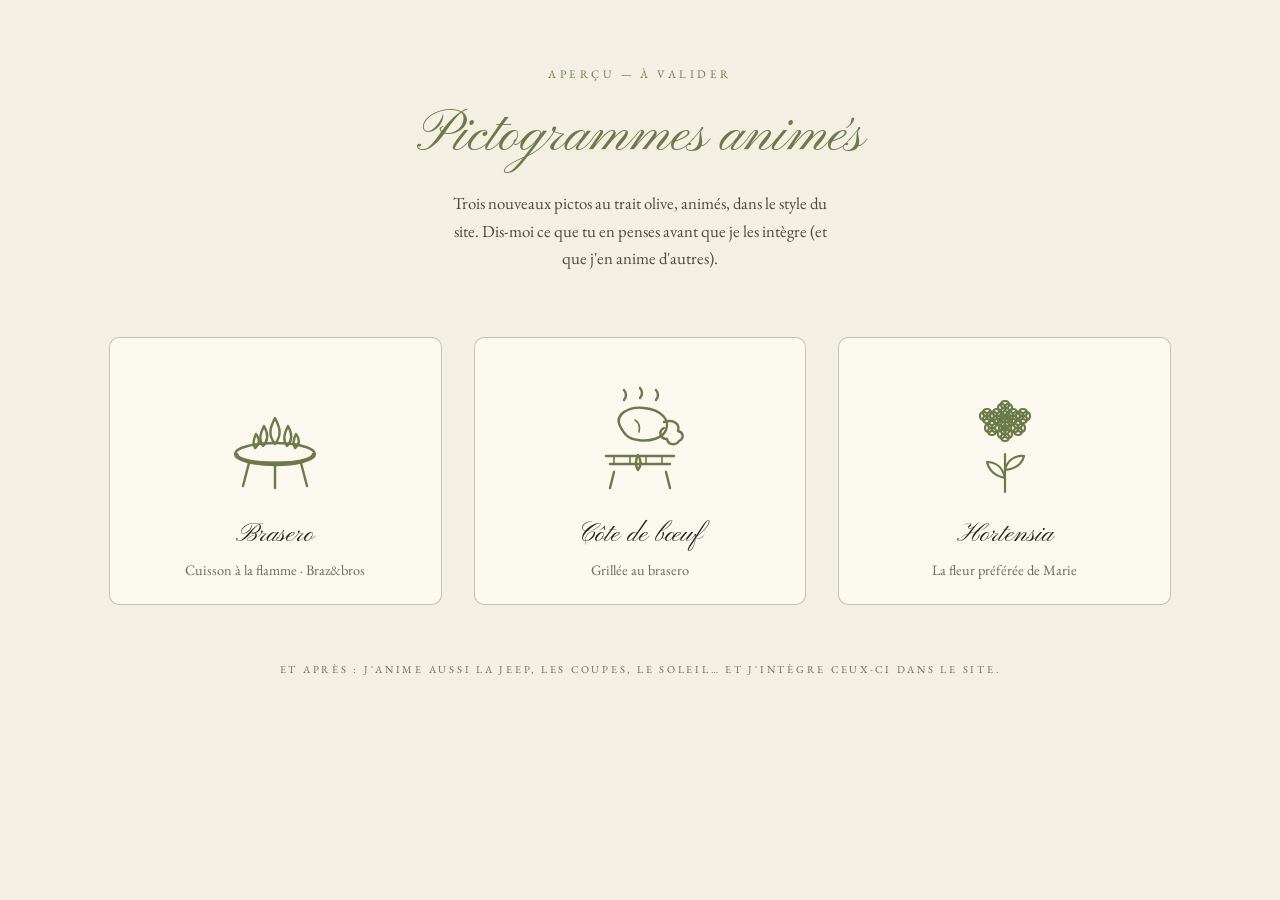
==== apercu.html @ 67cbfd60 "Aperçu pictogrammes animés (brasero, côte de boeuf, hortensia)" ====
<!DOCTYPE html>
<html lang="fr">
<head>
<meta charset="utf-8">
<meta name="viewport" content="width=device-width, initial-scale=1">
<title>Aperçu animations — Marie & Antony</title>
<link rel="stylesheet" href="ds/styles.css">
<style>
  body{ background:var(--ma-ivory); color:var(--ma-ink); margin:0; }
  .wrap{ max-width:1100px; margin:0 auto; padding:clamp(2rem,5vw,4rem) 1.2rem 5rem; text-align:center; }
  h1{ font-family:var(--font-script); color:var(--ma-olive); font-size:clamp(2.4rem,6vw,3.6rem); margin:.2em 0 0; font-weight:400; }
  .sub{ font-family:var(--font-caps); text-transform:uppercase; letter-spacing:.3em; font-size:.72rem; color:var(--ma-olive); }
  .lead{ font-family:var(--font-body); color:var(--ma-ink-soft); font-size:1.05rem; max-width:48ch; margin:1rem auto 0; }
  .grid{ display:grid; grid-template-columns:1fr; gap:2rem; margin-top:clamp(2.5rem,6vw,4rem); }
  @media(min-width:720px){ .grid{ grid-template-columns:repeat(3,1fr); } }
  .card{ background:var(--ma-cream); border:1px solid var(--ma-line); border-radius:var(--radius-lg); padding:2rem 1rem 1.4rem; }
  .card svg{ width:clamp(120px,40%,150px); height:auto; color:var(--ma-olive); display:block; margin:0 auto; }
  .card .nm{ font-family:var(--font-script); color:var(--ma-ink); font-size:1.7rem; margin-top:.8rem; }
  .card .ds{ font-family:var(--font-body); color:var(--ma-ink-faint); font-size:.9rem; }
  .seg{ font-family:var(--font-caps); text-transform:uppercase; letter-spacing:.26em; font-size:.66rem; color:var(--ma-ink-faint); margin-top:3.5rem; }
  svg [fill]{ }
  /* ---- animations ---- */
  .sway{ transform-box:fill-box; transform-origin:50% 100%; animation:sway 5s ease-in-out infinite; }
  @keyframes sway{ 0%,100%{ transform:rotate(-2.5deg) } 50%{ transform:rotate(2.5deg) } }
  .flame{ transform-box:fill-box; transform-origin:50% 100%; animation:flick 1s ease-in-out infinite alternate; }
  .flame.f2{ animation-duration:.8s; animation-delay:.15s } .flame.f3{ animation-duration:1.15s; animation-delay:.3s }
  .flame.f4{ animation-duration:.7s; animation-delay:.05s } .flame.f5{ animation-duration:.95s; animation-delay:.22s }
  @keyframes flick{ from{ transform:scaleY(.8) translateY(2px); opacity:.55 } to{ transform:scaleY(1.12) translateY(-2px); opacity:1 } }
  .ember{ transform-box:fill-box; animation:rise 2.4s ease-in infinite; opacity:0 }
  .ember.e2{ animation-delay:.8s } .ember.e3{ animation-delay:1.6s }
  @keyframes rise{ 0%{ transform:translateY(0) scale(1); opacity:0 } 15%{ opacity:.9 } 100%{ transform:translateY(-34px) scale(.5); opacity:0 } }
  .heat{ animation:heat 2s ease-in-out infinite; transform-box:fill-box; transform-origin:center }
  .heat.h2{ animation-delay:.5s } @keyframes heat{ 0%,100%{ transform:translateX(-1.5px); opacity:.4 } 50%{ transform:translateX(1.5px); opacity:.9 } }
  .floret{ transform-box:fill-box; transform-origin:center; animation:bloom .9s var(--ease,ease) both }
  @keyframes bloom{ from{ transform:scale(.2); opacity:0 } to{ transform:scale(1); opacity:1 } }
  @media (prefers-reduced-motion: reduce){ *{ animation:none !important } }
</style>
</head>
<body>
<div class="wrap">
  <p class="sub">Aperçu — à valider</p>
  <h1>Pictogrammes animés</h1>
  <p class="lead">Trois nouveaux pictos au trait olive, animés, dans le style du site. Dis-moi ce que tu en penses avant que je les intègre (et que j'en anime d'autres).</p>

  <div class="grid">

    <!-- ===== BRASERO ===== -->
    <div class="card">
      <svg viewBox="0 0 120 130" fill="none" stroke="currentColor" stroke-width="2.4" stroke-linecap="round" stroke-linejoin="round" aria-label="Brasero">
        <!-- embers -->
        <circle class="ember"  cx="54" cy="58" r="1.6" fill="currentColor" stroke="none"/>
        <circle class="ember e2" cx="66" cy="56" r="1.3" fill="currentColor" stroke="none"/>
        <circle class="ember e3" cx="60" cy="54" r="1.5" fill="currentColor" stroke="none"/>
        <!-- flames -->
        <g>
          <path class="flame f3" d="M60 74 C52 64 56 56 60 48 C64 56 68 64 60 74Z"/>
          <path class="flame f2" d="M48 76 C43 69 46 62 49 56 C53 63 54 70 48 76Z"/>
          <path class="flame f4" d="M72 76 C67 69 70 62 73 56 C77 63 78 70 72 76Z"/>
          <path class="flame"    d="M40 78 C37 73 39 68 41 64 C45 69 45 74 40 78Z"/>
          <path class="flame f5" d="M80 78 C77 73 79 68 81 64 C85 69 85 74 80 78Z"/>
        </g>
        <!-- OFYR bowl -->
        <ellipse cx="60" cy="84" rx="40" ry="11"/>
        <path d="M22 84 C24 96 96 96 98 84"/>
        <path d="M20 84 h80" opacity="0"/>
        <!-- rim band -->
        <path d="M27 89 C36 94 84 94 93 89"/>
        <!-- legs -->
        <path d="M34 93 L28 116"/>
        <path d="M86 93 L92 116"/>
        <path d="M60 95 L60 118"/>
      </svg>
      <div class="nm">Brasero</div>
      <div class="ds">Cuisson à la flamme · Braz&bros</div>
    </div>

    <!-- ===== CÔTE DE BŒUF ===== -->
    <div class="card">
      <svg viewBox="0 0 120 130" fill="none" stroke="currentColor" stroke-width="2.4" stroke-linecap="round" stroke-linejoin="round" aria-label="Côte de bœuf">
        <!-- heat lines -->
        <path class="heat"    d="M44 30 q4 -5 0 -10"/>
        <path class="heat h2" d="M60 28 q4 -5 0 -10"/>
        <path class="heat"    d="M76 30 q4 -5 0 -10"/>
        <!-- piece of meat + bone -->
        <path d="M40 56 C34 44 50 36 64 38 C82 40 90 50 86 60 C83 68 70 72 58 70 C48 69 44 64 40 56Z"/>
        <!-- bone -->
        <path d="M84 52 c10 -3 16 2 14 9 c5 1 7 7 1 10 c-3 5 -11 4 -12 -2 c-7 0 -9 -8 -3 -11"/>
        <!-- marbling -->
        <path d="M55 50 q6 4 4 12" stroke-width="1.6"/>
        <!-- grill grate -->
        <path d="M26 86 h68"/>
        <path d="M30 94 h60"/>
        <path d="M34 86 v8 M50 86 v8 M66 86 v8 M82 86 v8" stroke-width="1.6"/>
        <path d="M34 102 L30 118 M86 102 L90 118"/>
        <!-- little flame under grill -->
        <path class="flame f2" d="M58 100 C54 94 56 89 58 85 C61 90 62 95 58 100Z"/>
      </svg>
      <div class="nm">Côte de bœuf</div>
      <div class="ds">Grillée au brasero</div>
    </div>

    <!-- ===== HORTENSIA ===== -->
    <div class="card">
      <svg viewBox="0 0 120 130" fill="none" stroke="currentColor" stroke-width="2.2" stroke-linecap="round" stroke-linejoin="round" aria-label="Hortensia">
        <defs>
          <g id="fl">
            <path d="M0 -7 q4 0 4 4 q0 3 -4 3 q-4 0 -4 -3 q0 -4 4 -4Z"/>
            <path d="M7 0 q0 4 -4 4 q-3 0 -3 -4 q0 -4 3 -4 q4 0 4 4Z"/>
            <path d="M0 7 q-4 0 -4 -4 q0 -3 4 -3 q4 0 4 3 q0 4 -4 4Z"/>
            <path d="M-7 0 q0 -4 4 -4 q3 0 3 4 q0 4 -3 4 q-4 0 -4 -4Z"/>
            <circle cx="0" cy="0" r="1.2" fill="currentColor" stroke="none"/>
          </g>
        </defs>
        <g class="sway">
          <!-- stem + leaves -->
          <path d="M60 122 C60 104 60 96 60 84"/>
          <path d="M60 108 C50 106 44 100 42 92 C52 92 58 99 60 108Z"/>
          <path d="M60 100 C70 99 77 94 79 86 C69 85 62 91 60 100Z"/>
          <!-- flower head : cluster of florets -->
          <g class="floret" style="animation-delay:.05s"><use href="#fl" x="60" y="52"/></g>
          <g class="floret" style="animation-delay:.12s"><use href="#fl" x="47" y="58"/></g>
          <g class="floret" style="animation-delay:.19s"><use href="#fl" x="73" y="58"/></g>
          <g class="floret" style="animation-delay:.26s"><use href="#fl" x="52" y="46"/></g>
          <g class="floret" style="animation-delay:.33s"><use href="#fl" x="68" y="46"/></g>
          <g class="floret" style="animation-delay:.40s"><use href="#fl" x="60" y="38"/></g>
          <g class="floret" style="animation-delay:.47s"><use href="#fl" x="42" y="46"/></g>
          <g class="floret" style="animation-delay:.54s"><use href="#fl" x="78" y="46"/></g>
          <g class="floret" style="animation-delay:.61s"><use href="#fl" x="60" y="64"/></g>
        </g>
      </svg>
      <div class="nm">Hortensia</div>
      <div class="ds">La fleur préférée de Marie</div>
    </div>

  </div>

  <p class="seg">Et après : j'anime aussi la jeep, les coupes, le soleil… et j'intègre ceux-ci dans le site.</p>
</div>
</body>
</html>
---- ds/styles.css ----
/* ============================================================
   Marie & Antony — Design System
   Point d'entrée global. Les consommateurs ne lient que ce fichier.
   Liste d'@import uniquement — aucune règle en propre.
   ============================================================ */

@import url('tokens/fonts.css');
@import url('tokens/colors.css');
@import url('tokens/typography.css');
@import url('tokens/spacing.css');
@import url('tokens/base.css');
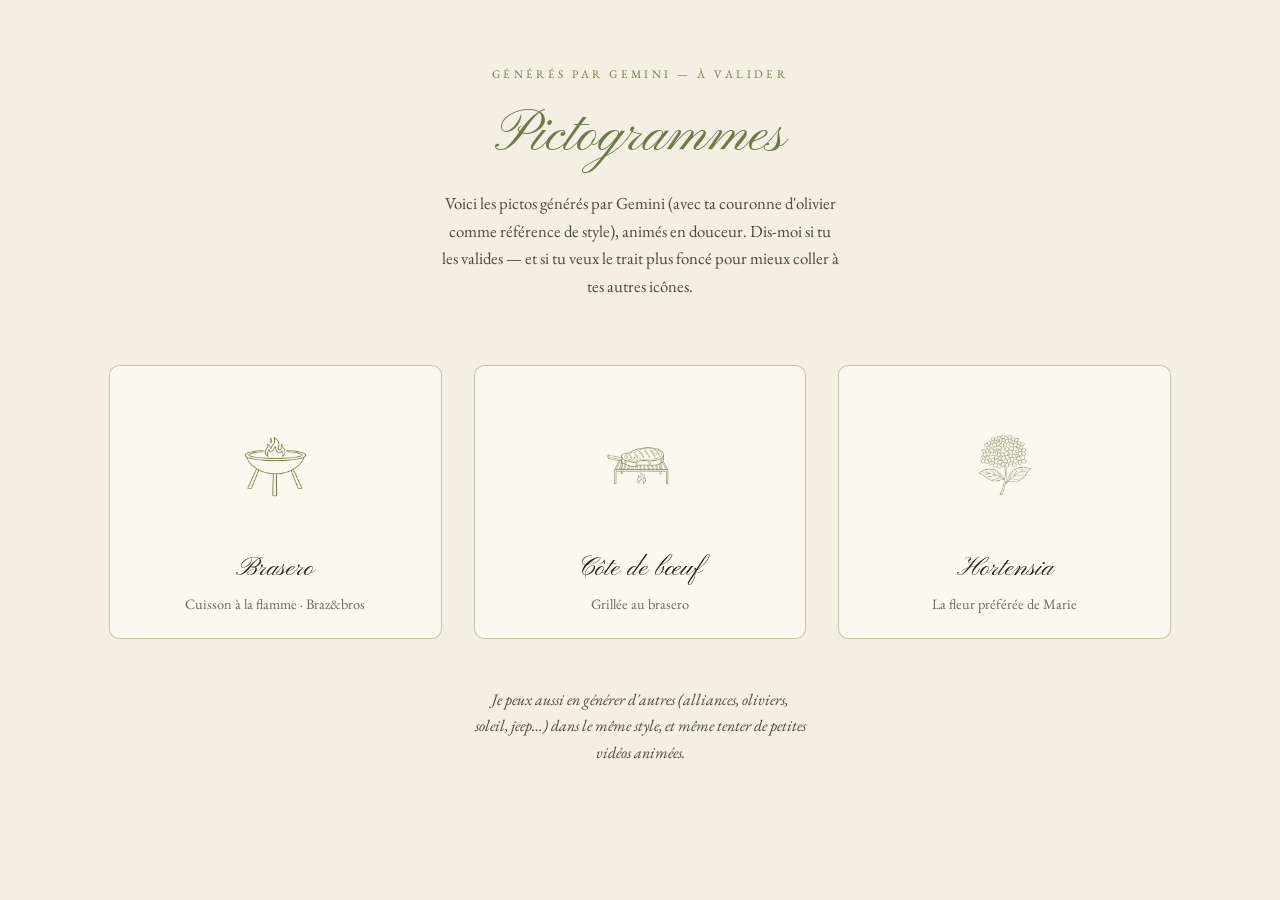
==== commit 4173ff79: "Pictos générés par Gemini (brasero, côte de boeuf, hortensia) — page aperçu" ====
--- a/apercu.html
+++ b/apercu.html
@@ -3,138 +3,39 @@
 <head>
 <meta charset="utf-8">
 <meta name="viewport" content="width=device-width, initial-scale=1">
-<title>Aperçu animations — Marie & Antony</title>
+<title>Aperçu pictos Gemini — Marie & Antony</title>
 <link rel="stylesheet" href="ds/styles.css">
 <style>
   body{ background:var(--ma-ivory); color:var(--ma-ink); margin:0; }
   .wrap{ max-width:1100px; margin:0 auto; padding:clamp(2rem,5vw,4rem) 1.2rem 5rem; text-align:center; }
   h1{ font-family:var(--font-script); color:var(--ma-olive); font-size:clamp(2.4rem,6vw,3.6rem); margin:.2em 0 0; font-weight:400; }
   .sub{ font-family:var(--font-caps); text-transform:uppercase; letter-spacing:.3em; font-size:.72rem; color:var(--ma-olive); }
-  .lead{ font-family:var(--font-body); color:var(--ma-ink-soft); font-size:1.05rem; max-width:48ch; margin:1rem auto 0; }
+  .lead{ font-family:var(--font-body); color:var(--ma-ink-soft); font-size:1.05rem; max-width:50ch; margin:1rem auto 0; }
   .grid{ display:grid; grid-template-columns:1fr; gap:2rem; margin-top:clamp(2.5rem,6vw,4rem); }
   @media(min-width:720px){ .grid{ grid-template-columns:repeat(3,1fr); } }
-  .card{ background:var(--ma-cream); border:1px solid var(--ma-line); border-radius:var(--radius-lg); padding:2rem 1rem 1.4rem; }
-  .card svg{ width:clamp(120px,40%,150px); height:auto; color:var(--ma-olive); display:block; margin:0 auto; }
-  .card .nm{ font-family:var(--font-script); color:var(--ma-ink); font-size:1.7rem; margin-top:.8rem; }
-  .card .ds{ font-family:var(--font-body); color:var(--ma-ink-faint); font-size:.9rem; }
-  .seg{ font-family:var(--font-caps); text-transform:uppercase; letter-spacing:.26em; font-size:.66rem; color:var(--ma-ink-faint); margin-top:3.5rem; }
-  svg [fill]{ }
-  /* ---- animations ---- */
-  .sway{ transform-box:fill-box; transform-origin:50% 100%; animation:sway 5s ease-in-out infinite; }
-  @keyframes sway{ 0%,100%{ transform:rotate(-2.5deg) } 50%{ transform:rotate(2.5deg) } }
-  .flame{ transform-box:fill-box; transform-origin:50% 100%; animation:flick 1s ease-in-out infinite alternate; }
-  .flame.f2{ animation-duration:.8s; animation-delay:.15s } .flame.f3{ animation-duration:1.15s; animation-delay:.3s }
-  .flame.f4{ animation-duration:.7s; animation-delay:.05s } .flame.f5{ animation-duration:.95s; animation-delay:.22s }
-  @keyframes flick{ from{ transform:scaleY(.8) translateY(2px); opacity:.55 } to{ transform:scaleY(1.12) translateY(-2px); opacity:1 } }
-  .ember{ transform-box:fill-box; animation:rise 2.4s ease-in infinite; opacity:0 }
-  .ember.e2{ animation-delay:.8s } .ember.e3{ animation-delay:1.6s }
-  @keyframes rise{ 0%{ transform:translateY(0) scale(1); opacity:0 } 15%{ opacity:.9 } 100%{ transform:translateY(-34px) scale(.5); opacity:0 } }
-  .heat{ animation:heat 2s ease-in-out infinite; transform-box:fill-box; transform-origin:center }
-  .heat.h2{ animation-delay:.5s } @keyframes heat{ 0%,100%{ transform:translateX(-1.5px); opacity:.4 } 50%{ transform:translateX(1.5px); opacity:.9 } }
-  .floret{ transform-box:fill-box; transform-origin:center; animation:bloom .9s var(--ease,ease) both }
-  @keyframes bloom{ from{ transform:scale(.2); opacity:0 } to{ transform:scale(1); opacity:1 } }
-  @media (prefers-reduced-motion: reduce){ *{ animation:none !important } }
+  .card{ background:var(--ma-cream); border:1px solid var(--ma-line); border-radius:var(--radius-lg); padding:1.6rem 1rem 1.4rem; }
+  .gp{ width:clamp(130px,52%,170px); height:auto; display:block; margin:0 auto; mix-blend-mode:multiply; }
+  .nm{ font-family:var(--font-script); color:var(--ma-ink); font-size:1.7rem; margin-top:.6rem; }
+  .ds{ font-family:var(--font-body); color:var(--ma-ink-faint); font-size:.9rem; }
+  .note{ font-family:var(--font-body); color:var(--ma-ink-soft); font-size:1rem; max-width:46ch; margin:3rem auto 0; font-style:italic; }
+  .brasero{ animation:glow 2.4s ease-in-out infinite; transform-origin:center 70%; }
+  @keyframes glow{ 0%,100%{ transform:scale(1) } 50%{ transform:scale(1.045) } }
+  .cote{ animation:bob 3.6s ease-in-out infinite; } @keyframes bob{ 0%,100%{ transform:translateY(0) } 50%{ transform:translateY(-6px) } }
+  .hort{ animation:swayi 5s ease-in-out infinite; transform-origin:center bottom; } @keyframes swayi{ 0%,100%{ transform:rotate(-2.6deg) } 50%{ transform:rotate(2.6deg) } }
+  @media (prefers-reduced-motion:reduce){ *{ animation:none !important } }
 </style>
 </head>
 <body>
 <div class="wrap">
-  <p class="sub">Aperçu — à valider</p>
-  <h1>Pictogrammes animés</h1>
-  <p class="lead">Trois nouveaux pictos au trait olive, animés, dans le style du site. Dis-moi ce que tu en penses avant que je les intègre (et que j'en anime d'autres).</p>
-
+  <p class="sub">Générés par Gemini — à valider</p>
+  <h1>Pictogrammes</h1>
+  <p class="lead">Voici les pictos générés par Gemini (avec ta couronne d'olivier comme référence de style), animés en douceur. Dis-moi si tu les valides — et si tu veux le trait plus foncé pour mieux coller à tes autres icônes.</p>
   <div class="grid">
-
-    <!-- ===== BRASERO ===== -->
-    <div class="card">
-      <svg viewBox="0 0 120 130" fill="none" stroke="currentColor" stroke-width="2.4" stroke-linecap="round" stroke-linejoin="round" aria-label="Brasero">
-        <!-- embers -->
-        <circle class="ember"  cx="54" cy="58" r="1.6" fill="currentColor" stroke="none"/>
-        <circle class="ember e2" cx="66" cy="56" r="1.3" fill="currentColor" stroke="none"/>
-        <circle class="ember e3" cx="60" cy="54" r="1.5" fill="currentColor" stroke="none"/>
-        <!-- flames -->
-        <g>
-          <path class="flame f3" d="M60 74 C52 64 56 56 60 48 C64 56 68 64 60 74Z"/>
-          <path class="flame f2" d="M48 76 C43 69 46 62 49 56 C53 63 54 70 48 76Z"/>
-          <path class="flame f4" d="M72 76 C67 69 70 62 73 56 C77 63 78 70 72 76Z"/>
-          <path class="flame"    d="M40 78 C37 73 39 68 41 64 C45 69 45 74 40 78Z"/>
-          <path class="flame f5" d="M80 78 C77 73 79 68 81 64 C85 69 85 74 80 78Z"/>
-        </g>
-        <!-- OFYR bowl -->
-        <ellipse cx="60" cy="84" rx="40" ry="11"/>
-        <path d="M22 84 C24 96 96 96 98 84"/>
-        <path d="M20 84 h80" opacity="0"/>
-        <!-- rim band -->
-        <path d="M27 89 C36 94 84 94 93 89"/>
-        <!-- legs -->
-        <path d="M34 93 L28 116"/>
-        <path d="M86 93 L92 116"/>
-        <path d="M60 95 L60 118"/>
-      </svg>
-      <div class="nm">Brasero</div>
-      <div class="ds">Cuisson à la flamme · Braz&bros</div>
-    </div>
-
-    <!-- ===== CÔTE DE BŒUF ===== -->
-    <div class="card">
-      <svg viewBox="0 0 120 130" fill="none" stroke="currentColor" stroke-width="2.4" stroke-linecap="round" stroke-linejoin="round" aria-label="Côte de bœuf">
-        <!-- heat lines -->
-        <path class="heat"    d="M44 30 q4 -5 0 -10"/>
-        <path class="heat h2" d="M60 28 q4 -5 0 -10"/>
-        <path class="heat"    d="M76 30 q4 -5 0 -10"/>
-        <!-- piece of meat + bone -->
-        <path d="M40 56 C34 44 50 36 64 38 C82 40 90 50 86 60 C83 68 70 72 58 70 C48 69 44 64 40 56Z"/>
-        <!-- bone -->
-        <path d="M84 52 c10 -3 16 2 14 9 c5 1 7 7 1 10 c-3 5 -11 4 -12 -2 c-7 0 -9 -8 -3 -11"/>
-        <!-- marbling -->
-        <path d="M55 50 q6 4 4 12" stroke-width="1.6"/>
-        <!-- grill grate -->
-        <path d="M26 86 h68"/>
-        <path d="M30 94 h60"/>
-        <path d="M34 86 v8 M50 86 v8 M66 86 v8 M82 86 v8" stroke-width="1.6"/>
-        <path d="M34 102 L30 118 M86 102 L90 118"/>
-        <!-- little flame under grill -->
-        <path class="flame f2" d="M58 100 C54 94 56 89 58 85 C61 90 62 95 58 100Z"/>
-      </svg>
-      <div class="nm">Côte de bœuf</div>
-      <div class="ds">Grillée au brasero</div>
-    </div>
-
-    <!-- ===== HORTENSIA ===== -->
-    <div class="card">
-      <svg viewBox="0 0 120 130" fill="none" stroke="currentColor" stroke-width="2.2" stroke-linecap="round" stroke-linejoin="round" aria-label="Hortensia">
-        <defs>
-          <g id="fl">
-            <path d="M0 -7 q4 0 4 4 q0 3 -4 3 q-4 0 -4 -3 q0 -4 4 -4Z"/>
-            <path d="M7 0 q0 4 -4 4 q-3 0 -3 -4 q0 -4 3 -4 q4 0 4 4Z"/>
-            <path d="M0 7 q-4 0 -4 -4 q0 -3 4 -3 q4 0 4 3 q0 4 -4 4Z"/>
-            <path d="M-7 0 q0 -4 4 -4 q3 0 3 4 q0 4 -3 4 q-4 0 -4 -4Z"/>
-            <circle cx="0" cy="0" r="1.2" fill="currentColor" stroke="none"/>
-          </g>
-        </defs>
-        <g class="sway">
-          <!-- stem + leaves -->
-          <path d="M60 122 C60 104 60 96 60 84"/>
-          <path d="M60 108 C50 106 44 100 42 92 C52 92 58 99 60 108Z"/>
-          <path d="M60 100 C70 99 77 94 79 86 C69 85 62 91 60 100Z"/>
-          <!-- flower head : cluster of florets -->
-          <g class="floret" style="animation-delay:.05s"><use href="#fl" x="60" y="52"/></g>
-          <g class="floret" style="animation-delay:.12s"><use href="#fl" x="47" y="58"/></g>
-          <g class="floret" style="animation-delay:.19s"><use href="#fl" x="73" y="58"/></g>
-          <g class="floret" style="animation-delay:.26s"><use href="#fl" x="52" y="46"/></g>
-          <g class="floret" style="animation-delay:.33s"><use href="#fl" x="68" y="46"/></g>
-          <g class="floret" style="animation-delay:.40s"><use href="#fl" x="60" y="38"/></g>
-          <g class="floret" style="animation-delay:.47s"><use href="#fl" x="42" y="46"/></g>
-          <g class="floret" style="animation-delay:.54s"><use href="#fl" x="78" y="46"/></g>
-          <g class="floret" style="animation-delay:.61s"><use href="#fl" x="60" y="64"/></g>
-        </g>
-      </svg>
-      <div class="nm">Hortensia</div>
-      <div class="ds">La fleur préférée de Marie</div>
-    </div>
-
+    <div class="card"><img class="gp brasero" src="assets/pictos/brasero.png" alt="Brasero"><div class="nm">Brasero</div><div class="ds">Cuisson à la flamme · Braz&bros</div></div>
+    <div class="card"><img class="gp cote" src="assets/pictos/cote.png" alt="Côte de bœuf"><div class="nm">Côte de bœuf</div><div class="ds">Grillée au brasero</div></div>
+    <div class="card"><img class="gp hort" src="assets/pictos/hortensia.png" alt="Hortensia"><div class="nm">Hortensia</div><div class="ds">La fleur préférée de Marie</div></div>
   </div>
-
-  <p class="seg">Et après : j'anime aussi la jeep, les coupes, le soleil… et j'intègre ceux-ci dans le site.</p>
+  <p class="note">Je peux aussi en générer d'autres (alliances, oliviers, soleil, jeep…) dans le même style, et même tenter de petites vidéos animées.</p>
 </div>
 </body>
 </html>
